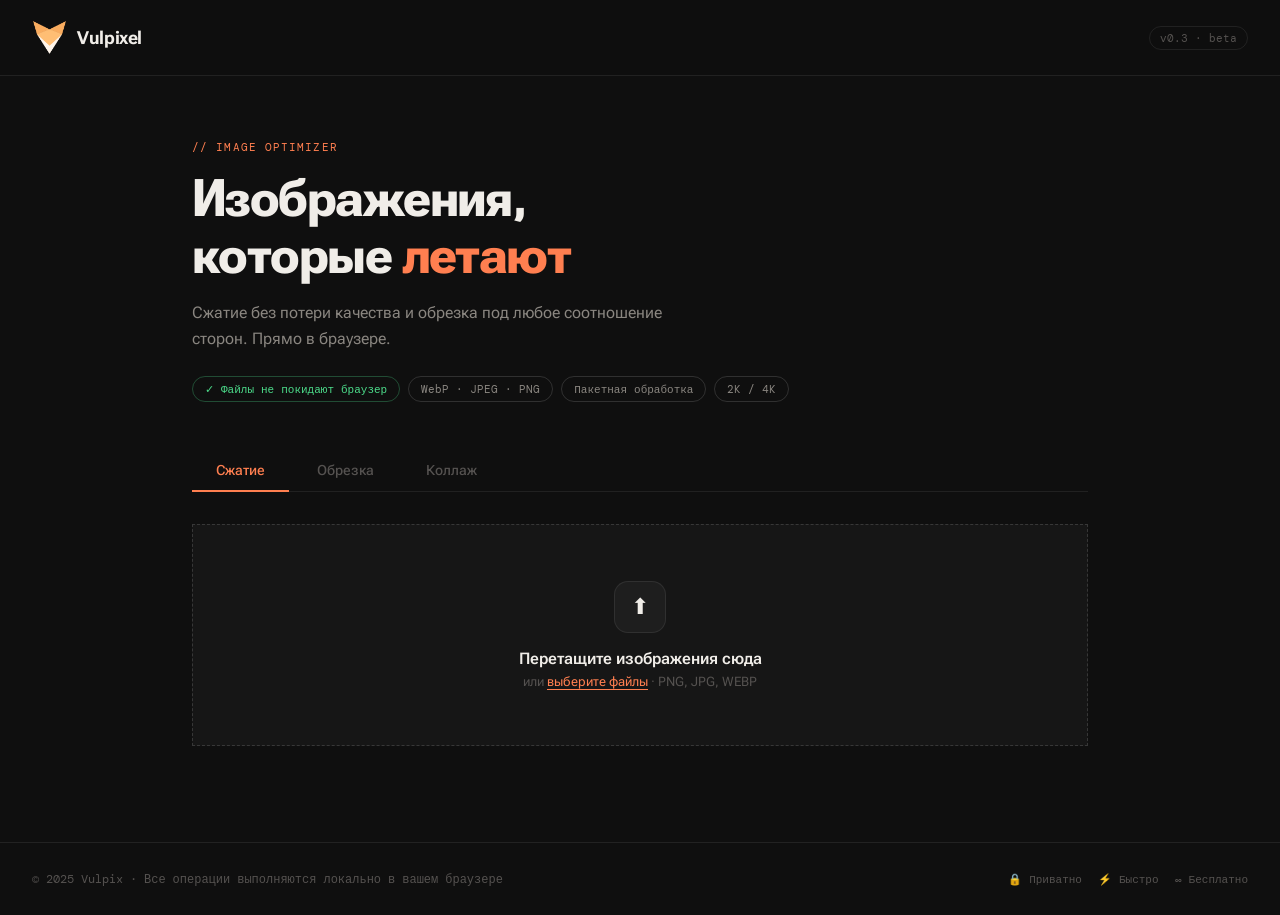
==== index.html @ 91a95ea8 "first commit" ====
<!DOCTYPE html>
<html lang="ru">
<head>
<meta charset="UTF-8">
<meta name="viewport" content="width=device-width, initial-scale=1.0">
<title>Vulpixel — Сжатие и обрезка изображений</title>
<meta name="description" content="Онлайн-инструмент для сжатия изображений без потери качества и обрезки под любое соотношение сторон.">
<meta property="og:title" content="Vulpix — Сжатие и обрезка изображений">
<meta property="og:description" content="Оптимизируйте изображения для web и email. Бесплатно, без регистрации, прямо в браузере.">
<meta property="og:type" content="website">
<meta name="theme-color" content="#0f0f0f">
<link rel="icon" href="img/fox.png" type="image/png">
<link rel="preconnect" href="https://fonts.googleapis.com">
<link rel="preconnect" href="https://fonts.gstatic.com" crossorigin>
<link href="https://fonts.googleapis.com/css2?family=DM+Mono:wght@400;500&family=Roboto+Flex:opsz,wght@8..144,100..1000&display=swap" rel="stylesheet">
<link rel="stylesheet" href="css/style.css">
</head>
<body>

<header>
  <a href="#" class="logo">
    <img src="img/fox.png" alt="Vulpix Logo" style="height:auto;width:35px;">
    <span class="logo-name">Vulpixel</span>
  </a>
  <div class="header-badge">v0.3 · beta</div>
</header>

<main>
  <section class="hero">
    <div class="hero-tag">// Image optimizer</div>
    <h1>Изображения,<br>которые <em>летают</em></h1>
    <p class="hero-sub">Сжатие без потери качества и обрезка под любое соотношение сторон. Прямо в браузере.</p>
    <div class="hero-pills">
      <div class="pill green">✓ Файлы не покидают браузер</div>
      <div class="pill">WebP · JPEG · PNG</div>
      <div class="pill">Пакетная обработка</div>
      <div class="pill">2K / 4K</div>
    </div>
  </section>

  <div class="tabs-wrap">
    <div class="tabs">
      <button class="tab active" onclick="switchTab('compress')">Сжатие</button>
      <button class="tab" onclick="switchTab('crop')">Обрезка</button>
      <button class="tab" onclick="switchTab('collage')">Коллаж</button>
    </div>

    <!-- ══════════ COMPRESS PANEL ══════════ -->
    <div id="panel-compress" class="panel active">

      <div class="drop-zone" id="compDZ" onclick="document.getElementById('compInput').click()">
        <input type="file" id="compInput" multiple accept="image/*" onchange="handleCompFiles(this.files)">
        <div class="dz-icon">⬆</div>
        <div class="dz-title">Перетащите изображения сюда</div>
        <div class="dz-sub">или <span>выберите файлы</span> · PNG, JPG, WEBP</div>
      </div>

      <div id="compFileList" class="file-list"></div>

      <div id="compSettingsCard" class="settings-card hidden">
        <div class="settings-grid">
          <div>
            <div class="field-label">Формат вывода</div>
            <select id="compFormat">
              <option value="webp">WebP — лучший для web</option>
              <option value="jpeg">JPEG — универсальный</option>
              <option value="png">PNG — без потерь</option>
            </select>
          </div>
          <div>
            <div class="field-label">Максимальная ширина</div>
            <select id="compMaxW">
              <option value="0">Без изменений</option>
              <option value="3840">3840px (4K)</option>
              <option value="2560">2560px (2K)</option>
              <option value="1920">1920px (Full HD)</option>
              <option value="1280" selected>1280px (HD)</option>
              <option value="800">800px (email)</option>
              <option value="600">600px (thumbnail)</option>
            </select>
          </div>
        </div>

        <div class="quality-wrap">
          <div class="field-label">Качество</div>
          <div class="quality-row">
            <input type="range" id="compQuality" min="30" max="95" value="82"
              oninput="document.getElementById('qualVal').textContent=this.value+'%'">
            <div class="quality-val" id="qualVal">82%</div>
          </div>
          <div style="display:flex;justify-content:space-between;font-family:var(--mono);font-size:10px;color:var(--text3);margin-top:4px">
            <span>Меньше размер</span><span>Лучше качество</span>
          </div>
        </div>

        <div id="compProgWrap" class="prog-wrap hidden">
          <div class="prog-label" id="compProgLabel">Обработка...</div>
          <div class="prog-bar-bg"><div class="prog-bar" id="compProgBar"></div></div>
        </div>

        <div class="btn-row">
          <button class="btn primary" id="compBtn" onclick="runCompress()">
            <svg width="14" height="14" viewBox="0 0 14 14" fill="none"><path d="M7 1v8M4 6l3 3 3-3M2 11h10" stroke="currentColor" stroke-width="1.5" stroke-linecap="round" stroke-linejoin="round"/></svg>
            Сжать все файлы
          </button>
          <button class="btn ghost" onclick="clearComp()">Очистить</button>
        </div>

        <div id="compResults"></div>
      </div>
    </div>

    <!-- ══════════ CROP PANEL ══════════ -->
    <div id="panel-crop" class="panel">

      <div class="drop-zone" id="cropDZ" onclick="document.getElementById('cropInput').click()">
        <input type="file" id="cropInput" accept="image/*" onchange="handleCropFile(this.files[0])">
        <div class="dz-icon">✂</div>
        <div class="dz-title">Загрузите изображение для обрезки</div>
        <div class="dz-sub">или <span>выберите файл</span> · PNG, JPG, WEBP</div>
      </div>

      <div id="cropEditor" class="hidden" style="margin-top:24px">

        <div class="crop-meta" id="cropMeta"></div>

        <div class="settings-card" style="margin-bottom:20px">
          <div class="field-label" style="margin-bottom:10px">Готовые соотношения</div>
          <div class="preset-grid" id="presetGrid"></div>

          <div class="crop-ratio-row">
            <div class="field-group">
              <div class="field-label">Ширина</div>
              <input type="number" id="ratioW" placeholder="16" min="1" oninput="applyCustomRatio()">
            </div>
            <div class="ratio-sep">:</div>
            <div class="field-group">
              <div class="field-label">Высота</div>
              <input type="number" id="ratioH" placeholder="9" min="1" oninput="applyCustomRatio()">
            </div>
            <div class="field-group" style="max-width:140px">
              <div class="field-label">Формат</div>
              <select id="cropFormat">
                <option value="webp">WebP</option>
                <option value="jpeg">JPEG</option>
                <option value="png">PNG</option>
              </select>
            </div>
          </div>
        </div>

        <div class="canvas-outer" id="canvasOuter">
          <canvas id="cropCanvas"></canvas>
        </div>

        <div class="crop-size-info" id="cropSzInfo"></div>

        <div class="btn-row">
          <button class="btn primary" onclick="downloadCrop()">
            <svg width="14" height="14" viewBox="0 0 14 14" fill="none"><path d="M7 1v8M4 6l3 3 3-3M2 11h10" stroke="currentColor" stroke-width="1.5" stroke-linecap="round" stroke-linejoin="round"/></svg>
            Скачать кроп
          </button>
          <button class="btn" onclick="resetCrop()">Сбросить</button>
          <button class="btn ghost" onclick="document.getElementById('cropInput').click()">Другой файл</button>
        </div>
      </div>
    </div>

    <!-- ══════════ COLLAGE PANEL ══════════ -->
    <div id="panel-collage" class="panel">

      <div class="collage-slots">
        <div class="collage-slot" id="slotA" onclick="document.getElementById('collageInputA').click()">
          <input type="file" id="collageInputA" accept="image/*" onchange="handleCollageFile('A', this.files[0])">
          <div class="slot-empty" id="slotAEmpty">
            <div class="dz-icon">⬆</div>
            <div class="dz-title">До</div>
            <div class="dz-sub">или <span>выберите файл</span></div>
          </div>
          <img id="slotAImg" class="slot-preview hidden" alt="До">
          <button class="slot-clear hidden" id="slotAClear" >×</button>
        </div>

        <div class="collage-slot" id="slotB" onclick="document.getElementById('collageInputB').click()">
          <input type="file" id="collageInputB" accept="image/*" onchange="handleCollageFile('B', this.files[0])">
          <div class="slot-empty" id="slotBEmpty">
            <div class="dz-icon">⬆</div>
            <div class="dz-title">После</div>
            <div class="dz-sub">или <span>выберите файл</span></div>
          </div>
          <img id="slotBImg" class="slot-preview hidden" alt="После">
          <button class="slot-clear hidden" id="slotBClear" >×</button>
        </div>
      </div>

      <div id="collageSettings" class="settings-card hidden" style="margin-top:20px">

        <div class="settings-grid">
          <div>
            <div class="field-label">Ориентация</div>
            <select id="collageDir" onchange="renderCollage()">
              <option value="horizontal">Горизонтально (лево / право)</option>
              <option value="vertical">Вертикально (верх / низ)</option>
            </select>
          </div>
          <div>
            <div class="field-label">Формат вывода</div>
            <select id="collageFormat">
              <option value="jpeg">JPEG</option>
              <option value="webp">WebP</option>
              <option value="png">PNG</option>
            </select>
          </div>
        </div>

        <div class="settings-grid" style="margin-bottom:20px">
          <div>
            <div class="field-label">Толщина разделителя</div>
            <div class="quality-row">
              <input type="range" id="dividerSize" min="0" max="60" value="6"
                oninput="document.getElementById('dividerSizeVal').textContent=this.value+'px'; renderCollage()">
              <div class="quality-val" id="dividerSizeVal">6px</div>
            </div>
          </div>
          <div>
            <div class="field-label">Цвет разделителя</div>
            <div class="color-row">
              <input type="color" id="dividerColor" value="#ffffff" oninput="renderCollage()">
              <div class="color-presets">
                <button class="color-dot" style="background:#ffffff" onclick="setDividerColor('#ffffff')"></button>
                <button class="color-dot" style="background:#000000" onclick="setDividerColor('#000000')"></button>
                <button class="color-dot" style="background:#FF7F50" onclick="setDividerColor('#FF7F50')"></button>
                <button class="color-dot" style="background:#4cdb8a" onclick="setDividerColor('#4cdb8a')"></button>
                <button class="color-dot" style="background:#888888" onclick="setDividerColor('#888888')"></button>
              </div>
            </div>
          </div>
        </div>

        <div class="field-label" style="margin-bottom:12px">Подписи</div>
        <div class="labels-grid">
          <div class="label-group">
            <div class="field-label" style="margin-bottom:6px">Текст «До»</div>
            <input type="text" id="labelA" value="До" oninput="renderCollage()" placeholder="До">
          </div>
          <div class="label-group">
            <div class="field-label" style="margin-bottom:6px">Текст «После»</div>
            <input type="text" id="labelB" value="После" oninput="renderCollage()" placeholder="После">
          </div>
          <div class="label-group">
            <div class="field-label" style="margin-bottom:6px">Размер текста</div>
            <div class="quality-row">
              <input type="range" id="labelSize" min="12" max="120" value="48"
                oninput="document.getElementById('labelSizeVal').textContent=this.value+'px'; renderCollage()">
              <div class="quality-val" id="labelSizeVal">48px</div>
            </div>
          </div>
          <div class="label-group">
            <div class="field-label" style="margin-bottom:6px">Цвет текста</div>
            <div class="color-row">
              <input type="color" id="labelColor" value="#ffffff" oninput="renderCollage()">
              <div class="color-presets">
                <button class="color-dot" style="background:#ffffff" onclick="setLabelColor('#ffffff')"></button>
                <button class="color-dot" style="background:#000000" onclick="setLabelColor('#000000')"></button>
                <button class="color-dot" style="background:#FF7F50" onclick="setLabelColor('#FF7F50')"></button>
              </div>
            </div>
          </div>
          <div class="label-group">
            <div class="field-label" style="margin-bottom:6px">Позиция</div>
            <select id="labelPos" onchange="renderCollage()">
              <option value="bottom-left">Снизу слева</option>
              <option value="bottom-center">Снизу по центру</option>
              <option value="top-left">Сверху слева</option>
              <option value="top-center">Сверху по центру</option>
            </select>
          </div>
          <div class="label-group" style="display:flex;align-items:flex-end;padding-bottom:2px">
            <label class="toggle-row">
              <input type="checkbox" id="labelShadow" checked onchange="renderCollage()">
              <span class="field-label" style="margin:0;cursor:pointer">Тень у текста</span>
            </label>
          </div>
        </div>

        <div class="collage-preview-wrap">
          <canvas id="collageCanvas"></canvas>
        </div>

        <div class="btn-row" style="margin-top:16px">
          <button class="btn primary" onclick="downloadCollage()">
            <svg width="14" height="14" viewBox="0 0 14 14" fill="none"><path d="M7 1v8M4 6l3 3 3-3M2 11h10" stroke="currentColor" stroke-width="1.5" stroke-linecap="round" stroke-linejoin="round"/></svg>
            Скачать коллаж
          </button>
          <button class="btn ghost" onclick="clearCollage()">Очистить всё</button>
        </div>
      </div>
    </div>
  </div>
</main>

<footer>
  <div class="footer-left">© 2025 Vulpix · Все операции выполняются локально в вашем браузере</div>
  <div class="footer-right">
    <span>🔒 Приватно</span>
    <span>⚡ Быстро</span>
    <span>∞ Бесплатно</span>
  </div>
</footer>

<canvas id="offscreen" style="display:none"></canvas>
<script src="js/app.js"></script>
</body>
</html>
---- css/style.css ----
:root {
  --bg: #0f0f0f;
  --bg2: #161616;
  --bg3: #1e1e1e;
  --bg4: #252525;
  --border: rgba(255,255,255,0.08);
  --border2: rgba(255,255,255,0.14);
  --text: #f0ede8;
  --text2: #8a8680;
  --text3: #555250;
  --accent: #FF7F50;
  --accent2: #cc6030;
  --red: #ff5c5c;
  --green: #4cdb8a;
  --mono: 'DM Mono', monospace;
  --roboto: "Roboto Flex", sans-serif;
  --r: 10px;
  --r2: 0px;
}

*, *::before, *::after { 
  box-sizing: border-box; 
  margin: 0; 
  padding: 0; 
}

html { 
  scroll-behavior: smooth; 
}

body {
  background: var(--bg);
  color: var(--text);
  font-family: var(--roboto);
  min-height: 100vh;
  -webkit-font-smoothing: antialiased;
  -moz-osx-font-smoothing: grayscale;
}

/* ─── HEADER ─── */
header {
  display: flex;
  align-items: center;
  justify-content: space-between;
  padding: 20px 32px;
  border-bottom: 1px solid var(--border);
  position: sticky;
  top: 0;
  background: rgba(15,15,15,0.9);
  backdrop-filter: blur(12px);
  z-index: 100;
}

.logo {
  display: flex;
  align-items: center;
  width: max-content;
  gap: 10px;
  text-decoration: none;
}

.logo-name {
  font-size: 18px;
  font-weight: 700;
  color: var(--text);
  letter-spacing: -0.02em;
}

.header-badge {
  font-family: var(--mono);
  font-size: 11px;
  color: var(--text3);
  border: 1px solid var(--border);
  padding: 4px 10px;
  border-radius: 20px;
}

/* ─── HERO ─── */
.hero {
  padding: 64px 32px 48px;
  max-width: 960px;
  margin: 0 auto;
}

.hero-tag {
  font-family: var(--mono);
  font-size: 11px;
  color: var(--accent);
  letter-spacing: 0.1em;
  text-transform: uppercase;
  margin-bottom: 16px;
}

.hero h1 {
  font-size: clamp(32px, 5vw, 52px);
  font-weight: 700;
  line-height: 1.1;
  letter-spacing: -0.03em;
  color: var(--text);
  max-width: 640px;
}

.hero h1 em { 
  font-style: normal; 
  color: var(--accent); 
}

.hero-sub {
  margin-top: 16px;
  font-size: 16px;
  color: var(--text2);
  max-width: 480px;
  line-height: 1.6;
}

.hero-pills { 
  display: flex; 
  flex-wrap: wrap; 
  gap: 8px; 
  margin-top: 24px; 
}

.pill {
  font-family: var(--mono);
  font-size: 11px;
  padding: 5px 12px;
  border-radius: 20px;
  border: 1px solid var(--border2);
  color: var(--text2);
}

.pill.green { 
  border-color: rgba(76,219,138,0.3); 
  color: var(--green); 
}

/* ─── TABS ─── */
.tabs-wrap { 
  max-width: 960px; 
  margin: 0 auto; 
  padding: 0 32px; 
}

.tabs {
  display: flex;
  gap: 4px;
  border-bottom: 1px solid var(--border);
  margin-bottom: 32px;
}

.tab {
  padding: 12px 24px;
  background: none;
  border: none;
  font-family: var(--roboto);
  font-size: 14px;
  font-weight: 500;
  color: var(--text3);
  cursor: pointer;
  border-bottom: 2px solid transparent;
  margin-bottom: -1px;
  transition: color .15s, border-color .15s;
}

.tab:hover { 
  color: var(--text2); 
}

.tab.active { 
  color: var(--accent); 
  border-bottom-color: var(--accent); 
}

/* ─── PANELS ─── */
.panel { 
  display: none; 
}

.panel.active { 
  display: block; 
}

/* ─── DROP ZONE ─── */
.drop-zone {
  border: 1px dashed var(--border2);
  border-radius: var(--r2);
  padding: 56px 32px;
  text-align: center;
  cursor: pointer;
  transition: all .2s;
  background: var(--bg2);
}

.drop-zone input[type=file] { 
  display: none; 
}

.drop-zone:hover, 
.drop-zone.drag {
  border-color: var(--accent);
  background: rgba(255,127,80,0.04);
}

.dz-icon {
  width: 52px; 
  height: 52px;
  background: var(--bg3);
  border-radius: 14px;
  border: 1px solid var(--border);
  display: flex;
  align-items: center;
  justify-content: center;
  margin: 0 auto 16px;
  font-size: 22px;
}

.dz-title { 
  font-size: 16px; 
  font-weight: 600; 
  color: var(--text); 
  margin-bottom: 6px; 
}

.dz-sub { 
  font-size: 13px; 
  color: var(--text3); 
}

.dz-sub span { 
  color: var(--accent); 
  text-decoration: underline; 
  text-underline-offset: 3px; 
}

/* ─── SETTINGS CARD ─── */
.settings-card {
  background: var(--bg2);
  border: 1px solid var(--border);
  border-radius: var(--r2);
  padding: 24px;
  margin-top: 20px;
}

.settings-grid {
  display: grid;
  grid-template-columns: 1fr 1fr;
  gap: 16px;
  margin-bottom: 20px;
}

.field-label {
  font-family: var(--mono);
  font-size: 11px;
  color: var(--text3);
  text-transform: uppercase;
  letter-spacing: 0.06em;
  margin-bottom: 8px;
}

select, 
input[type=number], 
input[type=text] {
  width: 100%;
  height: 40px;
  padding: 0 12px;
  background: var(--bg3);
  border: 1px solid var(--border);
  border-radius: var(--r);
  color: var(--text);
  font-family: var(--roboto);
  font-size: 16px;
  outline: none;
  transition: border-color .15s;
}

select:focus, 
input:focus { 
  border-color: var(--border2); 
}

select option { 
  background: var(--bg3); 
}

/* ─── QUALITY SLIDER ─── */
.quality-wrap { 
  margin-bottom: 20px; 
}

.quality-row { 
  display: flex; 
  align-items: center; 
  gap: 12px; 
  margin-top: 8px; 
}

input[type=range] {
  flex: 1;
  -webkit-appearance: none;
  height: 4px;
  background: var(--bg4);
  border-radius: 2px;
  outline: none;
}

input[type=range]::-webkit-slider-thumb {
  -webkit-appearance: none;
  width: 18px; 
  height: 18px;
  background: var(--accent);
  border-radius: 50%;
  cursor: pointer;
  transition: transform .1s;
}

input[type=range]::-webkit-slider-thumb:hover { 
  transform: scale(1.15); 
}

input[type=range]::-moz-range-thumb {
  width: 18px; 
  height: 18px;
  background: var(--accent);
  border-radius: 50%;
  border: none;
  cursor: pointer;
  transition: transform .1s;
}

input[type=range]::-moz-range-thumb:hover { 
  transform: scale(1.15); 
}

.quality-val {
  font-family: var(--mono);
  font-size: 14px;
  font-weight: 500;
  color: var(--accent);
  min-width: 40px;
  text-align: right;
}

.quality-hints {
  display: flex;
  justify-content: space-between;
  font-family: var(--mono);
  font-size: 10px;
  color: var(--text3);
  margin-top: 4px;
}

/* ─── BUTTONS ─── */
.btn {
  display: inline-flex;
  align-items: center;
  justify-content: center;
  gap: 7px;
  padding: 0 20px;
  height: 42px;
  border-radius: var(--r);
  font-family: var(--roboto);
  font-size: 14px;
  font-weight: 500;
  cursor: pointer;
  transition: all .15s;
  text-decoration: none;
  border: 1px solid var(--border2);
  background: none;
  color: var(--text);
}

.btn:hover { 
  background: var(--bg3); 
}

.btn:active { 
  transform: scale(0.98); 
}

.btn.primary { 
  background: var(--accent); 
  color: var(--bg); 
  border-color: var(--accent); 
}

.btn.primary:hover { 
  background: var(--accent2); 
  border-color: var(--accent2); 
}

.btn.sm { 
  height: 34px; 
  padding: 0 14px; 
  font-size: 13px; 
}

.btn.ghost { 
  border-color: transparent; 
  color: var(--text3); 
}

.btn.ghost:hover { 
  color: var(--text); 
  background: var(--bg3); 
}

.btn:disabled { 
  opacity: 0.35; 
  pointer-events: none; 
}

.btn-row { 
  display: flex; 
  gap: 8px; 
  flex-wrap: wrap; 
}

/* ─── FILE LIST ─── */
.file-list { 
  display: flex; 
  flex-direction: column; 
  gap: 8px; 
  margin-top: 16px; 
}

.file-item {
  display: flex;
  align-items: center;
  gap: 12px;
  padding: 10px 14px;
  background: var(--bg2);
  border: 1px solid var(--border);
  border-radius: var(--r);
}

.file-thumb {
  width: 44px; 
  height: 44px;
  object-fit: cover;
  border-radius: 7px;
  background: var(--bg3);
  flex-shrink: 0;
}

.file-info { 
  flex: 1; 
  min-width: 0; 
}

.file-name { 
  font-size: 13px; 
  font-weight: 500; 
  white-space: nowrap; 
  overflow: hidden; 
  text-overflow: ellipsis; 
}

.file-meta { 
  font-family: var(--mono); 
  font-size: 11px; 
  color: var(--text3); 
  margin-top: 3px; 
}

.file-rm {
  background: none; 
  border: none;
  color: var(--text3); 
  cursor: pointer;
  font-size: 18px; 
  line-height: 1;
  padding: 4px 6px;
  border-radius: 6px;
  transition: all .12s;
}

.file-rm:hover { 
  color: var(--red); 
  background: rgba(255,92,92,0.1); 
}

/* ─── PROGRESS ─── */
.prog-wrap { 
  margin: 16px 0; 
}

.prog-bar-bg { 
  height: 3px; 
  background: var(--bg4); 
  border-radius: 2px; 
  overflow: hidden; 
}

.prog-bar { 
  height: 100%; 
  background: var(--accent); 
  border-radius: 2px; 
  width: 0; 
  transition: width .2s; 
}

.prog-label { 
  font-family: var(--mono); 
  font-size: 11px; 
  color: var(--text3); 
  margin-bottom: 6px; 
}

/* ─── RESULTS ─── */
.results-title {
  font-family: var(--mono);
  font-size: 11px;
  color: var(--text3);
  text-transform: uppercase;
  letter-spacing: 0.06em;
  margin: 24px 0 12px;
}

.result-item {
  display: flex;
  align-items: center;
  gap: 12px;
  padding: 12px 14px;
  background: var(--bg2);
  border: 1px solid var(--border);
  border-radius: var(--r);
  margin-bottom: 8px;
  animation: slideIn .2s ease;
}

@keyframes slideIn { 
  from { opacity:0; transform:translateY(6px); } 
  to { opacity:1; transform:none; } 
}

.result-info { 
  flex: 1; 
  min-width: 0; 
}

.result-name { 
  font-size: 13px; 
  font-weight: 500; 
  white-space: nowrap; 
  overflow: hidden; 
  text-overflow: ellipsis; 
}

.result-meta { 
  font-family: var(--mono); 
  font-size: 11px; 
  color: var(--text3); 
  margin-top: 3px; 
}

.saving-badge {
  font-family: var(--mono);
  font-size: 11px;
  font-weight: 500;
  padding: 3px 9px;
  border-radius: 20px;
  white-space: nowrap;
  flex-shrink: 0;
}

.saving-badge.good { 
  background: rgba(76,219,138,0.12); 
  color: var(--green); 
}

.saving-badge.meh { 
  background: rgba(255,200,50,0.12); 
  color: #ffcc32; 
}

/* ─── CROP ─── */
.crop-meta { 
  display: flex; 
  gap: 20px; 
  flex-wrap: wrap; 
  margin-bottom: 20px; 
}

.crop-meta-item { 
  font-family: var(--mono); 
  font-size: 12px; 
  color: var(--text3); 
}

.crop-meta-item strong { 
  color: var(--text); 
  font-weight: 500; 
}

.preset-grid { 
  display: flex; 
  flex-wrap: wrap; 
  gap: 6px; 
  margin-bottom: 20px; 
}

.preset-btn {
  font-family: var(--mono);
  font-size: 12px;
  padding: 6px 14px;
  border-radius: var(--r);
  border: 1px solid var(--border);
  background: var(--bg3);
  color: var(--text3);
  cursor: pointer;
  transition: all .13s;
}

.preset-btn:hover { 
  border-color: var(--border2); 
  color: var(--text); 
}

.preset-btn.active { 
  background: var(--accent); 
  color: var(--bg); 
  border-color: var(--accent); 
}

.crop-ratio-row { 
  display: flex; 
  align-items: flex-end; 
  gap: 8px; 
  margin-bottom: 20px; 
}

.crop-ratio-row .field-group { 
  flex: 1; 
}

.ratio-sep { 
  font-size: 22px; 
  color: var(--text3); 
  padding-bottom: 6px; 
}

/* ─── CANVAS ─── */
.canvas-outer {
  background: repeating-conic-gradient(#1a1a1a 0% 25%, #141414 0% 50%) 0 0/24px 24px;
  border-radius: var(--r2);
  border: 1px solid var(--border);
  overflow: hidden;
  user-select: none;
  margin: 0 auto 20px;
  display: block;
  position: relative;
  min-height: 200px;
  
  /* Критически важно для предотвращения прыжков */
  contain: layout style paint;
  transform: translateZ(0);
  backface-visibility: hidden;
}

#cropCanvas { 
  display: block; 
  cursor: crosshair; 
  max-width: 100%; 
  height: auto; 
  touch-action: none;
  
  /* Улучшенное качество отрисовки */
  image-rendering: -webkit-optimize-contrast;
  image-rendering: crisp-edges;
}

.crop-size-info { 
  font-family: var(--mono); 
  font-size: 11px; 
  color: var(--text3); 
  margin-bottom: 16px; 
}

/* ─── CANVAS LOADER ─── */
.canvas-loader {
  position: absolute;
  top: 0; 
  left: 0; 
  right: 0; 
  bottom: 0;
  display: flex;
  flex-direction: column;
  align-items: center;
  justify-content: center;
  gap: 12px;
  background: var(--bg2);
  font-family: var(--mono);
  font-size: 12px;
  color: var(--text3);
  z-index: 1;
  pointer-events: none;
  opacity: 0;
  transition: opacity 0.2s;
}

.canvas-loader.active {
  opacity: 1;
  pointer-events: all;
}

.spinner {
  width: 24px;
  height: 24px;
  border: 2px solid var(--border);
  border-top-color: var(--accent);
  border-radius: 50%;
  animation: spin 0.8s linear infinite;
}

@keyframes spin {
  to { transform: rotate(360deg); }
}

/* ─── FOOTER ─── */
footer {
  border-top: 1px solid var(--border);
  padding: 28px 32px;
  margin-top: 80px;
  display: flex;
  justify-content: space-between;
  align-items: center;
  flex-wrap: wrap;
  gap: 12px;
}

.footer-left { 
  font-family: var(--mono); 
  font-size: 12px; 
  color: var(--text3); 
}

.footer-right { 
  font-family: var(--mono); 
  font-size: 11px; 
  color: var(--text3); 
  display: flex; 
  gap: 16px; 
}

.footer-right span { 
  display: flex; 
  align-items: center; 
  gap: 5px; 
}

/* ─── UTILS ─── */
.divider { 
  height: 1px; 
  background: var(--border); 
  margin: 20px 0; 
}

.hidden { 
  display: none !important; 
}

.mt8 { 
  margin-top: 8px; 
}

.mt16 { 
  margin-top: 16px; 
}

/* ─── SCROLLBAR ─── */
::-webkit-scrollbar { 
  width: 6px; 
}

::-webkit-scrollbar-track { 
  background: var(--bg); 
}

::-webkit-scrollbar-thumb { 
  background: var(--bg4); 
  border-radius: 3px; 
}

::-webkit-scrollbar-thumb:hover {
  background: var(--bg3);
}

/* ─── ANIMATIONS ─── */
@keyframes fadeUp {
  from { opacity: 0; transform: translateY(20px); }
  to { opacity: 1; transform: none; }
}

.hero { 
  animation: fadeUp .5s ease both; 
}

.tabs-wrap { 
  animation: fadeUp .5s ease .08s both; 
}

/* ─── MOBILE OPTIMIZATIONS ─── */
@media (max-width: 768px) {
  header { 
    padding: 16px 20px; 
  }
  
  .hero { 
    padding: 48px 20px 32px; 
  }
  
  .tabs-wrap { 
    padding: 0 20px; 
  }
  
  .settings-grid {
    grid-template-columns: 1fr;
  }
  
  .settings-card { 
    padding: 16px; 
  }
  
  .canvas-outer {
    max-width: calc(100vw - 40px);
    max-height: 500px;
  }
  
  .crop-ratio-row { 
    flex-wrap: wrap; 
  }
  
  .crop-ratio-row .field-group { 
    flex: 1 1 45%; 
    min-width: 100px;
  }
  
  .hero-pills { 
    justify-content: center; 
  }
  
  .tabs { 
    justify-content: center; 
  }
  
  footer { 
    padding: 24px 20px; 
    flex-direction: column; 
    text-align: center; 
  }
  
  .footer-right {
    flex-direction: column;
    align-items: center;
    gap: 8px;
  }
}

@media (max-width: 560px) {
  .settings-grid { 
    grid-template-columns: 1fr; 
  }
}

@media (max-width: 480px) {
  .crop-ratio-row .field-group { 
    flex: 1 1 100%; 
  }
  
  .btn-row { 
    flex-direction: column; 
  }
  
  .btn-row .btn { 
    width: 100%; 
  }
  
  .drop-zone {
    padding: 40px 20px;
  }
  
  .dz-icon {
    width: 44px;
    height: 44px;
    font-size: 18px;
  }
}

/* ─── iOS SAFARI FIXES ─── */
@supports (-webkit-touch-callout: none) {
  @media (max-width: 768px) {
    .canvas-outer {
      max-height: min(500px, 60dvh);
    }
  }
  
  body {
    /* Предотвращаем rubber-band эффект */
    overscroll-behavior-y: none;
  }
}

/* ─── HIGH DPI DISPLAYS ─── */
@media (-webkit-min-device-pixel-ratio: 2), (min-resolution: 192dpi) {
  #cropCanvas {
    /* Улучшаем качество на Retina */
    -webkit-font-smoothing: subpixel-antialiased;
  }
}

/* ─── ACCESSIBILITY ─── */
@media (prefers-reduced-motion: reduce) {
  *,
  *::before,
  *::after {
    animation-duration: 0.01ms !important;
    animation-iteration-count: 1 !important;
    transition-duration: 0.01ms !important;
  }
}

/* ─── PRINT STYLES ─── */
@media print {
  header,
  footer,
  .tabs,
  .btn {
    display: none;
  }
  
  body {
    background: white;
    color: black;
  }
}

/* ══════════ COLLAGE ══════════ */

.collage-slots {
  display: grid;
  grid-template-columns: 1fr 1fr;
  gap: 12px;
}

.collage-slot {
  position: relative;
  border: 1px dashed var(--border2);
  border-radius: var(--r2);
  background: var(--bg2);
  cursor: pointer;
  min-height: 180px;
  display: flex;
  align-items: center;
  justify-content: center;
  overflow: hidden;
  transition: border-color .2s, background .2s;
}
.collage-slot:hover { border-color: var(--accent); background: rgba(255,127,80,0.04); }
.collage-slot input[type=file] { display: none; }

.slot-empty { text-align: center; padding: 24px 16px; pointer-events: none; }
.slot-empty .dz-title { font-size: 15px; font-weight: 600; color: var(--text); margin-bottom: 4px; }
.slot-empty .dz-sub { font-size: 12px; color: var(--text3); }
.slot-empty .dz-icon { margin-bottom: 10px; width: 44px; height: 44px; font-size: 18px; }

.slot-preview {
  width: 100%;
  height: 100%;
  object-fit: cover;
  display: block;
  position: absolute;
  top: 0; left: 0;
}

.slot-clear {
  position: absolute;
  top: 8px; right: 8px;
  width: 28px; height: 28px;
  background: rgba(0,0,0,0.6);
  border: none;
  border-radius: 50%;
  color: white;
  font-size: 16px;
  line-height: 1;
  cursor: pointer;
  z-index: 2;
  display: flex;
  align-items: center;
  justify-content: center;
  transition: background .12s;
}
.slot-clear:hover { background: var(--red); }

/* color picker row */
.color-row {
  display: flex;
  align-items: center;
  gap: 10px;
  margin-top: 4px;
}
input[type=color] {
  width: 40px;
  height: 40px;
  padding: 2px;
  border: 1px solid var(--border);
  border-radius: var(--r);
  background: var(--bg3);
  cursor: pointer;
  flex-shrink: 0;
}
.color-presets {
  display: flex;
  gap: 6px;
  flex-wrap: wrap;
}
.color-dot {
  width: 24px; height: 24px;
  border-radius: 50%;
  border: 2px solid rgba(255,255,255,0.15);
  cursor: pointer;
  transition: transform .12s, border-color .12s;
  flex-shrink: 0;
}
.color-dot:hover { transform: scale(1.2); border-color: rgba(255,255,255,0.5); }

/* labels grid */
.labels-grid {
  display: grid;
  grid-template-columns: 1fr 1fr;
  gap: 16px;
  margin-bottom: 20px;
}
.label-group { display: flex; flex-direction: column; }

/* toggle */
.toggle-row {
  display: flex;
  align-items: center;
  gap: 8px;
  cursor: pointer;
}
.toggle-row input[type=checkbox] {
  width: 16px; height: 16px;
  accent-color: var(--accent);
  cursor: pointer;
  flex-shrink: 0;
}

/* collage canvas preview */
.collage-preview-wrap {
  margin-top: 20px;
  border: 1px solid var(--border);
  border-radius: var(--r2);
  background: repeating-conic-gradient(#1a1a1a 0% 25%, #141414 0% 50%) 0 0/24px 24px;
  overflow: hidden;
  display: flex;
  align-items: center;
  justify-content: center;
  min-height: 160px;
}
#collageCanvas {
  display: block;
  max-width: 100%;
  height: auto;
}

@media (max-width: 600px) {
  .collage-slots { grid-template-columns: 1fr; }
  .labels-grid { grid-template-columns: 1fr; }
  .collage-slot { min-height: 140px; }
}
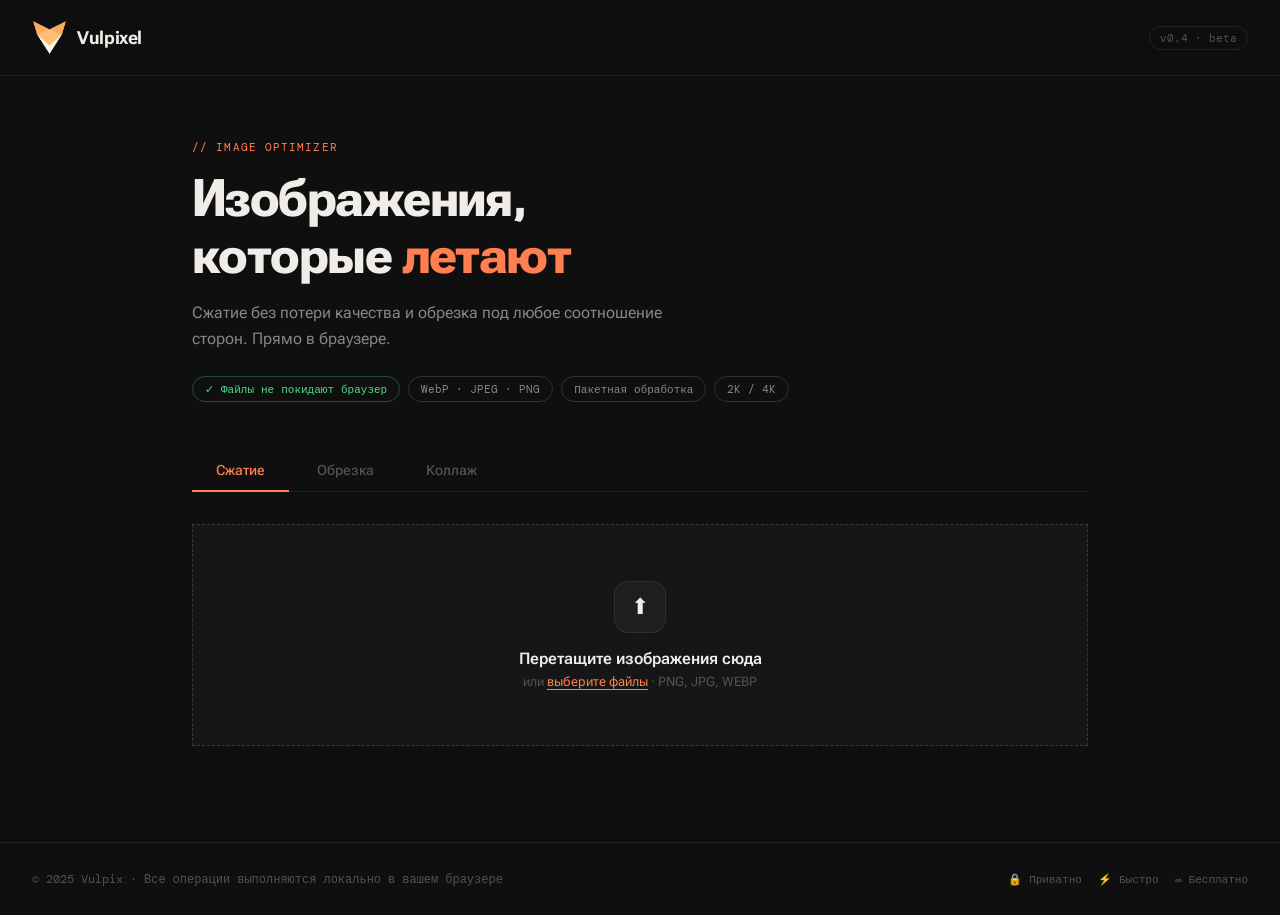
==== commit 1710b991: "Update index.html Ver 0.4" ====
--- a/index.html
+++ b/index.html
@@ -12,8 +12,8 @@
 <link rel="icon" href="img/fox.png" type="image/png">
 <link rel="preconnect" href="https://fonts.googleapis.com">
 <link rel="preconnect" href="https://fonts.gstatic.com" crossorigin>
-<link href="https://fonts.googleapis.com/css2?family=DM+Mono:wght@400;500&family=Roboto+Flex:opsz,wght@8..144,100..1000&display=swap" rel="stylesheet">
 <link rel="stylesheet" href="css/style.css">
+<link href="css/fonts.css" rel="stylesheet">
 </head>
 <body>
 
@@ -22,7 +22,7 @@
     <img src="img/fox.png" alt="Vulpix Logo" style="height:auto;width:35px;">
     <span class="logo-name">Vulpixel</span>
   </a>
-  <div class="header-badge">v0.3 · beta</div>
+  <div class="header-badge">v0.4 · beta</div>
 </header>
 
 <main>
@@ -250,10 +250,26 @@
           <div class="label-group">
             <div class="field-label" style="margin-bottom:6px">Размер текста</div>
             <div class="quality-row">
-              <input type="range" id="labelSize" min="12" max="120" value="48"
-                oninput="document.getElementById('labelSizeVal').textContent=this.value+'px'; renderCollage()">
-              <div class="quality-val" id="labelSizeVal">48px</div>
-            </div>
+              <input type="range" id="labelSize" min="1" max="10" step="0.1" value="5"
+                oninput="document.getElementById('labelSizeVal').textContent=Math.round(this.value*10.8)+'px'; renderCollage()">
+              <div class="quality-val" id="labelSizeVal">54px</div>
+            </div>
+          </div>
+          <div class="label-group">
+            <div class="field-label" style="margin-bottom:6px">Шрифт</div>
+            <select id="labelFont" onchange="renderCollage()" style="font-size:14px">
+              <option value="Roboto Flex">Roboto — нейтральный</option>
+              <option value="Montserrat">Montserrat — современный</option>
+              <option value="Oswald">Oswald — узкий, жёсткий</option>
+              <option value="Bebas Neue">Bebas Neue — капс, кино</option>
+              <option value="Teko">Teko — технологичный</option>
+              <option value="Raleway">Raleway — элегантный</option>
+              <option value="Unbounded">Unbounded — широкий</option>
+              <option value="Nunito">Nunito — мягкий, круглый</option>
+              <option value="Playfair Display">Playfair Display — классика</option>
+              <option value="PT Serif">PT Serif — газетный</option>
+              <option value="Lobster">Lobster — рукописный</option>
+            </select>
           </div>
           <div class="label-group">
             <div class="field-label" style="margin-bottom:6px">Цвет текста</div>
@@ -275,7 +291,7 @@
               <option value="top-center">Сверху по центру</option>
             </select>
           </div>
-          <div class="label-group" style="display:flex;align-items:flex-end;padding-bottom:2px">
+          <div class="label-group" style="display:flex;align-items:flex-start;padding-bottom:2px">
             <label class="toggle-row">
               <input type="checkbox" id="labelShadow" checked onchange="renderCollage()">
               <span class="field-label" style="margin:0;cursor:pointer">Тень у текста</span>
--- a/css/style.css
+++ b/css/style.css
@@ -1026,7 +1026,7 @@
 /* labels grid */
 .labels-grid {
   display: grid;
-  grid-template-columns: 1fr 1fr;
+  grid-template-columns: 1fr 1fr 1fr;
   gap: 16px;
   margin-bottom: 20px;
 }
@@ -1064,8 +1064,17 @@
   height: auto;
 }
 
+@media (max-width: 768px) {
+  .labels-grid { grid-template-columns: 1fr 1fr; }
+}
 @media (max-width: 600px) {
   .collage-slots { grid-template-columns: 1fr; }
   .labels-grid { grid-template-columns: 1fr; }
   .collage-slot { min-height: 140px; }
 }
+
+/* ─── COLLAGE FONT SELECTOR ─── */
+#labelFont {
+  height: 40px;
+  font-size: 14px;
+}
--- a/css/fonts.css
+++ b/css/fonts.css
@@ -0,0 +1,14 @@
+@import url('https://fonts.googleapis.com/css2?family=DM+Mono:wght@400;500&display=swap');
+@import url('https://fonts.googleapis.com/css2?family=Roboto+Flex:opsz,wght@8..144,100..1000&display=swap');
+@import url('https://fonts.googleapis.com/css2?family=Montserrat:wght@700;900&display=swap');
+@import url('https://fonts.googleapis.com/css2?family=Raleway:wght@700;900&display=swap');
+@import url('https://fonts.googleapis.com/css2?family=Nunito:wght@700;900&display=swap');
+@import url('https://fonts.googleapis.com/css2?family=Oswald:wght@600;700&display=swap');
+@import url('https://fonts.googleapis.com/css2?family=Bebas+Neue&display=swap');
+@import url('https://fonts.googleapis.com/css2?family=Teko:wght@600;700&display=swap');
+@import url('https://fonts.googleapis.com/css2?family=Playfair+Display:wght@700;900&display=swap');
+@import url('https://fonts.googleapis.com/css2?family=PT+Serif:wght@700&display=swap');
+@import url('https://fonts.googleapis.com/css2?family=Pacifico&display=swap');
+@import url('https://fonts.googleapis.com/css2?family=Lobster&display=swap');
+@import url('https://fonts.googleapis.com/css2?family=Unbounded:wght@700;900&display=swap');
+@import url('https://fonts.googleapis.com/css2?family=Rubik+Dirt:wght@400&display=swap');
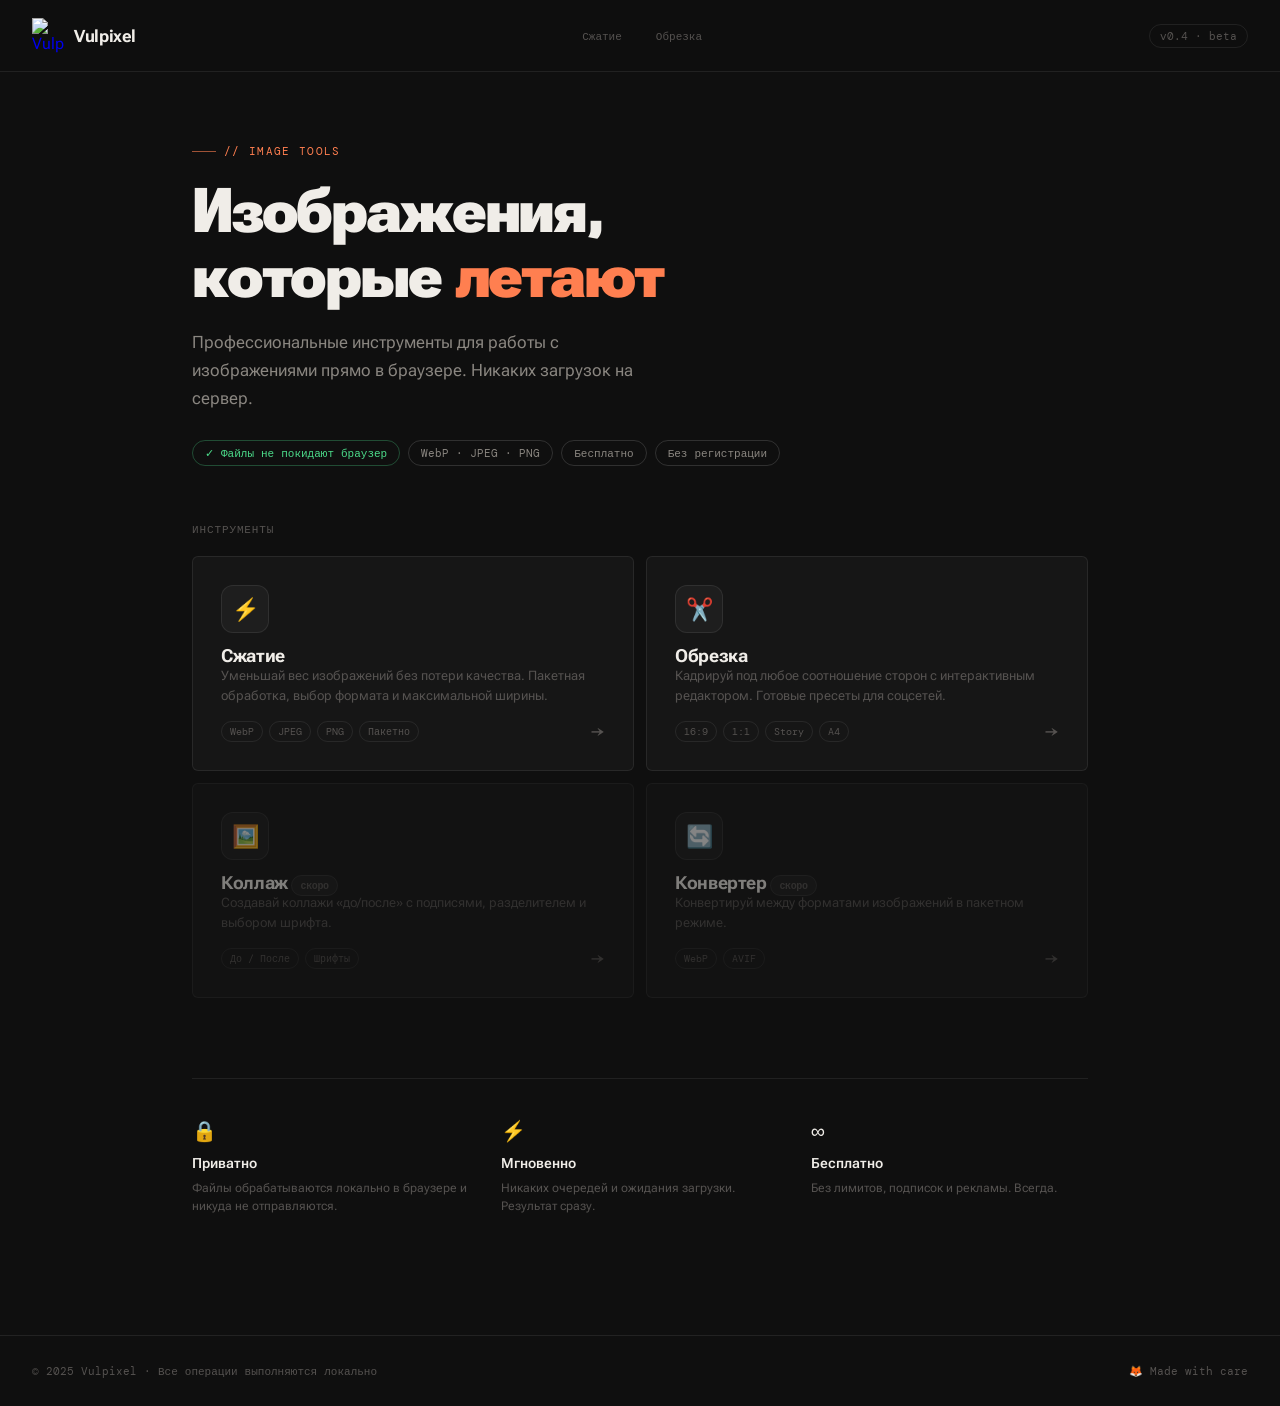
==== commit 94212eb0: "Rework" ====
--- a/index.html
+++ b/index.html
@@ -1,330 +1,382 @@
 <!DOCTYPE html>
 <html lang="ru">
 <head>
-<meta charset="UTF-8">
-<meta name="viewport" content="width=device-width, initial-scale=1.0">
-<title>Vulpixel — Сжатие и обрезка изображений</title>
-<meta name="description" content="Онлайн-инструмент для сжатия изображений без потери качества и обрезки под любое соотношение сторон.">
-<meta property="og:title" content="Vulpix — Сжатие и обрезка изображений">
-<meta property="og:description" content="Оптимизируйте изображения для web и email. Бесплатно, без регистрации, прямо в браузере.">
-<meta property="og:type" content="website">
-<meta name="theme-color" content="#0f0f0f">
-<link rel="icon" href="img/fox.png" type="image/png">
-<link rel="preconnect" href="https://fonts.googleapis.com">
-<link rel="preconnect" href="https://fonts.gstatic.com" crossorigin>
-<link rel="stylesheet" href="css/style.css">
-<link href="css/fonts.css" rel="stylesheet">
+  <meta charset="UTF-8">
+  <meta name="viewport" content="width=device-width, initial-scale=1.0">
+  <title>Vulpixel — Инструменты для изображений</title>
+  <meta name="description" content="Сжатие, обрезка и обработка изображений прямо в браузере. Бесплатно, без регистрации, приватно.">
+  <meta property="og:title" content="Vulpixel — Инструменты для изображений">
+  <meta property="og:description" content="Сжатие без потери качества, обрезка под любое соотношение сторон. Файлы не покидают браузер.">
+  <meta property="og:type" content="website">
+  <meta name="theme-color" content="#0f0f0f">
+  <link rel="icon" href="img/fox.png" type="image/png">
+  <link rel="preconnect" href="https://fonts.googleapis.com">
+  <link rel="preconnect" href="https://fonts.gstatic.com" crossorigin>
+  <link rel="stylesheet" href="css/base.css">
+  <style>
+    /* ─── HOME PAGE SPECIFIC ─── */
+    .page-wrap {
+      max-width: var(--max-w);
+      margin: 0 auto;
+      padding: 0 32px;
+    }
+
+    /* Hero */
+    .hero {
+      padding: 72px 0 56px;
+      animation: fadeUp .5s ease both;
+    }
+
+    .hero-eyebrow {
+      font-family: var(--mono);
+      font-size: 11px;
+      color: var(--accent);
+      letter-spacing: 0.12em;
+      text-transform: uppercase;
+      margin-bottom: 20px;
+      display: flex;
+      align-items: center;
+      gap: 8px;
+    }
+
+    .hero-eyebrow::before {
+      content: '';
+      display: block;
+      width: 24px;
+      height: 1px;
+      background: var(--accent);
+      opacity: 0.6;
+    }
+
+    .hero h1 {
+      font-size: clamp(36px, 6vw, 62px);
+      font-weight: 800;
+      line-height: 1.05;
+      letter-spacing: -0.035em;
+      color: var(--text);
+      max-width: 680px;
+    }
+
+    .hero h1 em {
+      font-style: normal;
+      color: var(--accent);
+    }
+
+    .hero-sub {
+      margin-top: 20px;
+      font-size: 17px;
+      color: var(--text2);
+      max-width: 480px;
+      line-height: 1.65;
+    }
+
+    .hero-pills {
+      display: flex;
+      flex-wrap: wrap;
+      gap: 8px;
+      margin-top: 28px;
+    }
+
+    /* Tools grid */
+    .tools-section {
+      padding: 0 0 80px;
+      animation: fadeUp .5s ease .1s both;
+    }
+
+    .section-label {
+      font-family: var(--mono);
+      font-size: 11px;
+      color: var(--text3);
+      letter-spacing: 0.08em;
+      text-transform: uppercase;
+      margin-bottom: 20px;
+    }
+
+    .tools-grid {
+      display: grid;
+      grid-template-columns: repeat(2, 1fr);
+      gap: 12px;
+    }
+
+    .tool-card {
+      background: var(--bg2);
+      border: 1px solid var(--border);
+      border-radius: var(--r2);
+      padding: 28px;
+      text-decoration: none;
+      color: var(--text);
+      transition: all .2s;
+      display: flex;
+      flex-direction: column;
+      gap: 12px;
+      position: relative;
+      overflow: hidden;
+    }
+
+    .tool-card::before {
+      content: '';
+      position: absolute;
+      inset: 0;
+      background: linear-gradient(135deg, rgba(255,127,80,0.04) 0%, transparent 60%);
+      opacity: 0;
+      transition: opacity .2s;
+    }
+
+    .tool-card:hover {
+      border-color: var(--border2);
+      transform: translateY(-2px);
+      box-shadow: 0 8px 32px rgba(0,0,0,0.3);
+    }
+
+    .tool-card:hover::before { opacity: 1; }
+
+    .tool-card:active { transform: translateY(0); }
+
+    .tool-icon {
+      width: 48px; height: 48px;
+      background: var(--bg3);
+      border: 1px solid var(--border);
+      border-radius: 12px;
+      display: flex;
+      align-items: center;
+      justify-content: center;
+      font-size: 22px;
+      flex-shrink: 0;
+      transition: border-color .2s;
+    }
+
+    .tool-card:hover .tool-icon {
+      border-color: rgba(255,127,80,0.3);
+    }
+
+    .tool-name {
+      font-size: 18px;
+      font-weight: 700;
+      letter-spacing: -0.02em;
+    }
+
+    .tool-desc {
+      font-size: 13px;
+      color: var(--text3);
+      line-height: 1.5;
+      flex: 1;
+    }
+
+    .tool-meta {
+      display: flex;
+      align-items: center;
+      justify-content: space-between;
+      margin-top: 4px;
+    }
+
+    .tool-tags {
+      display: flex;
+      gap: 6px;
+      flex-wrap: wrap;
+    }
+
+    .tag {
+      font-family: var(--mono);
+      font-size: 10px;
+      padding: 3px 8px;
+      border-radius: 20px;
+      border: 1px solid var(--border);
+      color: var(--text3);
+    }
+
+    .tool-arrow {
+      color: var(--text3);
+      font-size: 18px;
+      transition: transform .2s, color .2s;
+    }
+
+    .tool-card:hover .tool-arrow {
+      transform: translateX(3px);
+      color: var(--accent);
+    }
+
+    /* Coming soon card */
+    .tool-card.soon {
+      opacity: 0.5;
+      pointer-events: none;
+    }
+
+    .soon-badge {
+      font-family: var(--mono);
+      font-size: 10px;
+      padding: 3px 8px;
+      border-radius: 20px;
+      border: 1px solid var(--border);
+      color: var(--text3);
+      background: var(--bg3);
+    }
+
+    /* Features strip */
+    .features {
+      border-top: 1px solid var(--border);
+      padding: 40px 0;
+      display: grid;
+      grid-template-columns: repeat(3, 1fr);
+      gap: 32px;
+      animation: fadeUp .5s ease .2s both;
+    }
+
+    .feature-item {
+      display: flex;
+      flex-direction: column;
+      gap: 8px;
+    }
+
+    .feature-icon {
+      font-size: 20px;
+      margin-bottom: 4px;
+    }
+
+    .feature-title {
+      font-size: 14px;
+      font-weight: 600;
+    }
+
+    .feature-desc {
+      font-size: 12px;
+      color: var(--text3);
+      line-height: 1.5;
+    }
+
+    @media (max-width: 768px) {
+      .page-wrap { padding: 0 16px; }
+      .hero { padding: 48px 0 40px; }
+      .tools-grid { grid-template-columns: 1fr; }
+      .features { grid-template-columns: 1fr; gap: 20px; }
+      .tool-card { padding: 20px; }
+    }
+  </style>
 </head>
 <body>
 
 <header>
-  <a href="#" class="logo">
-    <img src="img/fox.png" alt="Vulpix Logo" style="height:auto;width:35px;">
+  <a href="/" class="logo">
+    <img src="img/fox.png" alt="Vulpixel">
     <span class="logo-name">Vulpixel</span>
   </a>
+  <nav class="header-nav">
+    <a href="/compress/" class="nav-link">Сжатие</a>
+    <a href="/crop/" class="nav-link">Обрезка</a>
+  </nav>
   <div class="header-badge">v0.4 · beta</div>
 </header>
 
-<main>
+<main class="page-wrap">
+
   <section class="hero">
-    <div class="hero-tag">// Image optimizer</div>
+    <div class="hero-eyebrow">// Image tools</div>
     <h1>Изображения,<br>которые <em>летают</em></h1>
-    <p class="hero-sub">Сжатие без потери качества и обрезка под любое соотношение сторон. Прямо в браузере.</p>
+    <p class="hero-sub">Профессиональные инструменты для работы с изображениями прямо в браузере. Никаких загрузок на сервер.</p>
     <div class="hero-pills">
       <div class="pill green">✓ Файлы не покидают браузер</div>
       <div class="pill">WebP · JPEG · PNG</div>
-      <div class="pill">Пакетная обработка</div>
-      <div class="pill">2K / 4K</div>
+      <div class="pill">Бесплатно</div>
+      <div class="pill">Без регистрации</div>
     </div>
   </section>
 
-  <div class="tabs-wrap">
-    <div class="tabs">
-      <button class="tab active" onclick="switchTab('compress')">Сжатие</button>
-      <button class="tab" onclick="switchTab('crop')">Обрезка</button>
-      <button class="tab" onclick="switchTab('collage')">Коллаж</button>
-    </div>
-
-    <!-- ══════════ COMPRESS PANEL ══════════ -->
-    <div id="panel-compress" class="panel active">
-
-      <div class="drop-zone" id="compDZ" onclick="document.getElementById('compInput').click()">
-        <input type="file" id="compInput" multiple accept="image/*" onchange="handleCompFiles(this.files)">
-        <div class="dz-icon">⬆</div>
-        <div class="dz-title">Перетащите изображения сюда</div>
-        <div class="dz-sub">или <span>выберите файлы</span> · PNG, JPG, WEBP</div>
+  <section class="tools-section">
+    <div class="section-label">Инструменты</div>
+    <div class="tools-grid">
+
+      <a href="/compress/" class="tool-card">
+        <div class="tool-icon">⚡</div>
+        <div>
+          <div class="tool-name">Сжатие</div>
+          <div class="tool-desc">Уменьшай вес изображений без потери качества. Пакетная обработка, выбор формата и максимальной ширины.</div>
+        </div>
+        <div class="tool-meta">
+          <div class="tool-tags">
+            <span class="tag">WebP</span>
+            <span class="tag">JPEG</span>
+            <span class="tag">PNG</span>
+            <span class="tag">Пакетно</span>
+          </div>
+          <span class="tool-arrow">→</span>
+        </div>
+      </a>
+
+      <a href="/crop/" class="tool-card">
+        <div class="tool-icon">✂️</div>
+        <div>
+          <div class="tool-name">Обрезка</div>
+          <div class="tool-desc">Кадрируй под любое соотношение сторон с интерактивным редактором. Готовые пресеты для соцсетей.</div>
+        </div>
+        <div class="tool-meta">
+          <div class="tool-tags">
+            <span class="tag">16:9</span>
+            <span class="tag">1:1</span>
+            <span class="tag">Story</span>
+            <span class="tag">A4</span>
+          </div>
+          <span class="tool-arrow">→</span>
+        </div>
+      </a>
+
+      <div class="tool-card soon">
+        <div class="tool-icon">🖼️</div>
+        <div>
+          <div class="tool-name">Коллаж <span class="soon-badge">скоро</span></div>
+          <div class="tool-desc">Создавай коллажи «до/после» с подписями, разделителем и выбором шрифта.</div>
+        </div>
+        <div class="tool-meta">
+          <div class="tool-tags">
+            <span class="tag">До / После</span>
+            <span class="tag">Шрифты</span>
+          </div>
+          <span class="tool-arrow">→</span>
+        </div>
       </div>
 
-      <div id="compFileList" class="file-list"></div>
-
-      <div id="compSettingsCard" class="settings-card hidden">
-        <div class="settings-grid">
-          <div>
-            <div class="field-label">Формат вывода</div>
-            <select id="compFormat">
-              <option value="webp">WebP — лучший для web</option>
-              <option value="jpeg">JPEG — универсальный</option>
-              <option value="png">PNG — без потерь</option>
-            </select>
+      <div class="tool-card soon">
+        <div class="tool-icon">🔄</div>
+        <div>
+          <div class="tool-name">Конвертер <span class="soon-badge">скоро</span></div>
+          <div class="tool-desc">Конвертируй между форматами изображений в пакетном режиме.</div>
+        </div>
+        <div class="tool-meta">
+          <div class="tool-tags">
+            <span class="tag">WebP</span>
+            <span class="tag">AVIF</span>
           </div>
-          <div>
-            <div class="field-label">Максимальная ширина</div>
-            <select id="compMaxW">
-              <option value="0">Без изменений</option>
-              <option value="3840">3840px (4K)</option>
-              <option value="2560">2560px (2K)</option>
-              <option value="1920">1920px (Full HD)</option>
-              <option value="1280" selected>1280px (HD)</option>
-              <option value="800">800px (email)</option>
-              <option value="600">600px (thumbnail)</option>
-            </select>
-          </div>
-        </div>
-
-        <div class="quality-wrap">
-          <div class="field-label">Качество</div>
-          <div class="quality-row">
-            <input type="range" id="compQuality" min="30" max="95" value="82"
-              oninput="document.getElementById('qualVal').textContent=this.value+'%'">
-            <div class="quality-val" id="qualVal">82%</div>
-          </div>
-          <div style="display:flex;justify-content:space-between;font-family:var(--mono);font-size:10px;color:var(--text3);margin-top:4px">
-            <span>Меньше размер</span><span>Лучше качество</span>
-          </div>
-        </div>
-
-        <div id="compProgWrap" class="prog-wrap hidden">
-          <div class="prog-label" id="compProgLabel">Обработка...</div>
-          <div class="prog-bar-bg"><div class="prog-bar" id="compProgBar"></div></div>
-        </div>
-
-        <div class="btn-row">
-          <button class="btn primary" id="compBtn" onclick="runCompress()">
-            <svg width="14" height="14" viewBox="0 0 14 14" fill="none"><path d="M7 1v8M4 6l3 3 3-3M2 11h10" stroke="currentColor" stroke-width="1.5" stroke-linecap="round" stroke-linejoin="round"/></svg>
-            Сжать все файлы
-          </button>
-          <button class="btn ghost" onclick="clearComp()">Очистить</button>
-        </div>
-
-        <div id="compResults"></div>
+          <span class="tool-arrow">→</span>
+        </div>
       </div>
-    </div>
-
-    <!-- ══════════ CROP PANEL ══════════ -->
-    <div id="panel-crop" class="panel">
-
-      <div class="drop-zone" id="cropDZ" onclick="document.getElementById('cropInput').click()">
-        <input type="file" id="cropInput" accept="image/*" onchange="handleCropFile(this.files[0])">
-        <div class="dz-icon">✂</div>
-        <div class="dz-title">Загрузите изображение для обрезки</div>
-        <div class="dz-sub">или <span>выберите файл</span> · PNG, JPG, WEBP</div>
-      </div>
-
-      <div id="cropEditor" class="hidden" style="margin-top:24px">
-
-        <div class="crop-meta" id="cropMeta"></div>
-
-        <div class="settings-card" style="margin-bottom:20px">
-          <div class="field-label" style="margin-bottom:10px">Готовые соотношения</div>
-          <div class="preset-grid" id="presetGrid"></div>
-
-          <div class="crop-ratio-row">
-            <div class="field-group">
-              <div class="field-label">Ширина</div>
-              <input type="number" id="ratioW" placeholder="16" min="1" oninput="applyCustomRatio()">
-            </div>
-            <div class="ratio-sep">:</div>
-            <div class="field-group">
-              <div class="field-label">Высота</div>
-              <input type="number" id="ratioH" placeholder="9" min="1" oninput="applyCustomRatio()">
-            </div>
-            <div class="field-group" style="max-width:140px">
-              <div class="field-label">Формат</div>
-              <select id="cropFormat">
-                <option value="webp">WebP</option>
-                <option value="jpeg">JPEG</option>
-                <option value="png">PNG</option>
-              </select>
-            </div>
-          </div>
-        </div>
-
-        <div class="canvas-outer" id="canvasOuter">
-          <canvas id="cropCanvas"></canvas>
-        </div>
-
-        <div class="crop-size-info" id="cropSzInfo"></div>
-
-        <div class="btn-row">
-          <button class="btn primary" onclick="downloadCrop()">
-            <svg width="14" height="14" viewBox="0 0 14 14" fill="none"><path d="M7 1v8M4 6l3 3 3-3M2 11h10" stroke="currentColor" stroke-width="1.5" stroke-linecap="round" stroke-linejoin="round"/></svg>
-            Скачать кроп
-          </button>
-          <button class="btn" onclick="resetCrop()">Сбросить</button>
-          <button class="btn ghost" onclick="document.getElementById('cropInput').click()">Другой файл</button>
-        </div>
-      </div>
-    </div>
-
-    <!-- ══════════ COLLAGE PANEL ══════════ -->
-    <div id="panel-collage" class="panel">
-
-      <div class="collage-slots">
-        <div class="collage-slot" id="slotA" onclick="document.getElementById('collageInputA').click()">
-          <input type="file" id="collageInputA" accept="image/*" onchange="handleCollageFile('A', this.files[0])">
-          <div class="slot-empty" id="slotAEmpty">
-            <div class="dz-icon">⬆</div>
-            <div class="dz-title">До</div>
-            <div class="dz-sub">или <span>выберите файл</span></div>
-          </div>
-          <img id="slotAImg" class="slot-preview hidden" alt="До">
-          <button class="slot-clear hidden" id="slotAClear" >×</button>
-        </div>
-
-        <div class="collage-slot" id="slotB" onclick="document.getElementById('collageInputB').click()">
-          <input type="file" id="collageInputB" accept="image/*" onchange="handleCollageFile('B', this.files[0])">
-          <div class="slot-empty" id="slotBEmpty">
-            <div class="dz-icon">⬆</div>
-            <div class="dz-title">После</div>
-            <div class="dz-sub">или <span>выберите файл</span></div>
-          </div>
-          <img id="slotBImg" class="slot-preview hidden" alt="После">
-          <button class="slot-clear hidden" id="slotBClear" >×</button>
-        </div>
-      </div>
-
-      <div id="collageSettings" class="settings-card hidden" style="margin-top:20px">
-
-        <div class="settings-grid">
-          <div>
-            <div class="field-label">Ориентация</div>
-            <select id="collageDir" onchange="renderCollage()">
-              <option value="horizontal">Горизонтально (лево / право)</option>
-              <option value="vertical">Вертикально (верх / низ)</option>
-            </select>
-          </div>
-          <div>
-            <div class="field-label">Формат вывода</div>
-            <select id="collageFormat">
-              <option value="jpeg">JPEG</option>
-              <option value="webp">WebP</option>
-              <option value="png">PNG</option>
-            </select>
-          </div>
-        </div>
-
-        <div class="settings-grid" style="margin-bottom:20px">
-          <div>
-            <div class="field-label">Толщина разделителя</div>
-            <div class="quality-row">
-              <input type="range" id="dividerSize" min="0" max="60" value="6"
-                oninput="document.getElementById('dividerSizeVal').textContent=this.value+'px'; renderCollage()">
-              <div class="quality-val" id="dividerSizeVal">6px</div>
-            </div>
-          </div>
-          <div>
-            <div class="field-label">Цвет разделителя</div>
-            <div class="color-row">
-              <input type="color" id="dividerColor" value="#ffffff" oninput="renderCollage()">
-              <div class="color-presets">
-                <button class="color-dot" style="background:#ffffff" onclick="setDividerColor('#ffffff')"></button>
-                <button class="color-dot" style="background:#000000" onclick="setDividerColor('#000000')"></button>
-                <button class="color-dot" style="background:#FF7F50" onclick="setDividerColor('#FF7F50')"></button>
-                <button class="color-dot" style="background:#4cdb8a" onclick="setDividerColor('#4cdb8a')"></button>
-                <button class="color-dot" style="background:#888888" onclick="setDividerColor('#888888')"></button>
-              </div>
-            </div>
-          </div>
-        </div>
-
-        <div class="field-label" style="margin-bottom:12px">Подписи</div>
-        <div class="labels-grid">
-          <div class="label-group">
-            <div class="field-label" style="margin-bottom:6px">Текст «До»</div>
-            <input type="text" id="labelA" value="До" oninput="renderCollage()" placeholder="До">
-          </div>
-          <div class="label-group">
-            <div class="field-label" style="margin-bottom:6px">Текст «После»</div>
-            <input type="text" id="labelB" value="После" oninput="renderCollage()" placeholder="После">
-          </div>
-          <div class="label-group">
-            <div class="field-label" style="margin-bottom:6px">Размер текста</div>
-            <div class="quality-row">
-              <input type="range" id="labelSize" min="1" max="10" step="0.1" value="5"
-                oninput="document.getElementById('labelSizeVal').textContent=Math.round(this.value*10.8)+'px'; renderCollage()">
-              <div class="quality-val" id="labelSizeVal">54px</div>
-            </div>
-          </div>
-          <div class="label-group">
-            <div class="field-label" style="margin-bottom:6px">Шрифт</div>
-            <select id="labelFont" onchange="renderCollage()" style="font-size:14px">
-              <option value="Roboto Flex">Roboto — нейтральный</option>
-              <option value="Montserrat">Montserrat — современный</option>
-              <option value="Oswald">Oswald — узкий, жёсткий</option>
-              <option value="Bebas Neue">Bebas Neue — капс, кино</option>
-              <option value="Teko">Teko — технологичный</option>
-              <option value="Raleway">Raleway — элегантный</option>
-              <option value="Unbounded">Unbounded — широкий</option>
-              <option value="Nunito">Nunito — мягкий, круглый</option>
-              <option value="Playfair Display">Playfair Display — классика</option>
-              <option value="PT Serif">PT Serif — газетный</option>
-              <option value="Lobster">Lobster — рукописный</option>
-            </select>
-          </div>
-          <div class="label-group">
-            <div class="field-label" style="margin-bottom:6px">Цвет текста</div>
-            <div class="color-row">
-              <input type="color" id="labelColor" value="#ffffff" oninput="renderCollage()">
-              <div class="color-presets">
-                <button class="color-dot" style="background:#ffffff" onclick="setLabelColor('#ffffff')"></button>
-                <button class="color-dot" style="background:#000000" onclick="setLabelColor('#000000')"></button>
-                <button class="color-dot" style="background:#FF7F50" onclick="setLabelColor('#FF7F50')"></button>
-              </div>
-            </div>
-          </div>
-          <div class="label-group">
-            <div class="field-label" style="margin-bottom:6px">Позиция</div>
-            <select id="labelPos" onchange="renderCollage()">
-              <option value="bottom-left">Снизу слева</option>
-              <option value="bottom-center">Снизу по центру</option>
-              <option value="top-left">Сверху слева</option>
-              <option value="top-center">Сверху по центру</option>
-            </select>
-          </div>
-          <div class="label-group" style="display:flex;align-items:flex-start;padding-bottom:2px">
-            <label class="toggle-row">
-              <input type="checkbox" id="labelShadow" checked onchange="renderCollage()">
-              <span class="field-label" style="margin:0;cursor:pointer">Тень у текста</span>
-            </label>
-          </div>
-        </div>
-
-        <div class="collage-preview-wrap">
-          <canvas id="collageCanvas"></canvas>
-        </div>
-
-        <div class="btn-row" style="margin-top:16px">
-          <button class="btn primary" onclick="downloadCollage()">
-            <svg width="14" height="14" viewBox="0 0 14 14" fill="none"><path d="M7 1v8M4 6l3 3 3-3M2 11h10" stroke="currentColor" stroke-width="1.5" stroke-linecap="round" stroke-linejoin="round"/></svg>
-            Скачать коллаж
-          </button>
-          <button class="btn ghost" onclick="clearCollage()">Очистить всё</button>
-        </div>
-      </div>
+
+    </div>
+  </section>
+
+  <div class="features">
+    <div class="feature-item">
+      <div class="feature-icon">🔒</div>
+      <div class="feature-title">Приватно</div>
+      <div class="feature-desc">Файлы обрабатываются локально в браузере и никуда не отправляются.</div>
+    </div>
+    <div class="feature-item">
+      <div class="feature-icon">⚡</div>
+      <div class="feature-title">Мгновенно</div>
+      <div class="feature-desc">Никаких очередей и ожидания загрузки. Результат сразу.</div>
+    </div>
+    <div class="feature-item">
+      <div class="feature-icon">∞</div>
+      <div class="feature-title">Бесплатно</div>
+      <div class="feature-desc">Без лимитов, подписок и рекламы. Всегда.</div>
     </div>
   </div>
+
 </main>
 
 <footer>
-  <div class="footer-left">© 2025 Vulpix · Все операции выполняются локально в вашем браузере</div>
+  <div class="footer-left">© 2025 Vulpixel · Все операции выполняются локально</div>
   <div class="footer-right">
-    <span>🔒 Приватно</span>
-    <span>⚡ Быстро</span>
-    <span>∞ Бесплатно</span>
+    <span>🦊 Made with care</span>
   </div>
 </footer>
 
-<canvas id="offscreen" style="display:none"></canvas>
-<script src="js/app.js"></script>
 </body>
 </html>
--- a/css/base.css
+++ b/css/base.css
@@ -0,0 +1,363 @@
+/* ─── FONTS ─── */
+@import url('https://fonts.googleapis.com/css2?family=DM+Mono:wght@400;500&display=swap');
+@import url('https://fonts.googleapis.com/css2?family=Roboto+Flex:opsz,wght@8..144,100..1000&display=swap');
+
+/* ─── TOKENS ─── */
+:root {
+  --bg:      #0f0f0f;
+  --bg2:     #161616;
+  --bg3:     #1e1e1e;
+  --bg4:     #252525;
+  --border:  rgba(255,255,255,0.08);
+  --border2: rgba(255,255,255,0.14);
+  --text:    #f0ede8;
+  --text2:   #8a8680;
+  --text3:   #555250;
+  --accent:  #FF7F50;
+  --accent2: #cc6030;
+  --red:     #ff5c5c;
+  --green:   #4cdb8a;
+  --mono:    'DM Mono', monospace;
+  --sans:    "Roboto Flex", sans-serif;
+  --r:       10px;
+  --r2:      6px;
+  --max-w:   960px;
+}
+
+/* ─── RESET ─── */
+*, *::before, *::after {
+  box-sizing: border-box;
+  margin: 0;
+  padding: 0;
+}
+
+html { scroll-behavior: smooth; }
+
+body {
+  background: var(--bg);
+  color: var(--text);
+  font-family: var(--sans);
+  min-height: 100vh;
+  -webkit-font-smoothing: antialiased;
+  -moz-osx-font-smoothing: grayscale;
+}
+
+/* ─── HEADER ─── */
+header {
+  display: flex;
+  align-items: center;
+  justify-content: space-between;
+  padding: 18px 32px;
+  border-bottom: 1px solid var(--border);
+  position: sticky;
+  top: 0;
+  background: rgba(15,15,15,0.92);
+  backdrop-filter: blur(16px);
+  -webkit-backdrop-filter: blur(16px);
+  z-index: 100;
+}
+
+.logo {
+  display: flex;
+  align-items: center;
+  gap: 10px;
+  text-decoration: none;
+}
+
+.logo img { width: 32px; height: auto; }
+
+.logo-name {
+  font-size: 17px;
+  font-weight: 700;
+  color: var(--text);
+  letter-spacing: -0.02em;
+}
+
+.header-nav {
+  display: flex;
+  align-items: center;
+  gap: 4px;
+}
+
+.nav-link {
+  font-family: var(--mono);
+  font-size: 11px;
+  color: var(--text3);
+  text-decoration: none;
+  padding: 6px 14px;
+  border-radius: 20px;
+  border: 1px solid transparent;
+  transition: all .15s;
+  white-space: nowrap;
+}
+
+.nav-link:hover { color: var(--text2); background: var(--bg3); }
+
+.nav-link.active {
+  color: var(--accent);
+  border-color: rgba(255,127,80,0.25);
+  background: rgba(255,127,80,0.06);
+}
+
+.header-badge {
+  font-family: var(--mono);
+  font-size: 11px;
+  color: var(--text3);
+  border: 1px solid var(--border);
+  padding: 4px 10px;
+  border-radius: 20px;
+}
+
+/* ─── FOOTER ─── */
+footer {
+  border-top: 1px solid var(--border);
+  padding: 28px 32px;
+  margin-top: 80px;
+  display: flex;
+  justify-content: space-between;
+  align-items: center;
+  flex-wrap: wrap;
+  gap: 12px;
+}
+
+.footer-left {
+  font-family: var(--mono);
+  font-size: 11px;
+  color: var(--text3);
+}
+
+.footer-right {
+  font-family: var(--mono);
+  font-size: 11px;
+  color: var(--text3);
+  display: flex;
+  gap: 16px;
+}
+
+/* ─── COMMON COMPONENTS ─── */
+
+/* Drop zone */
+.drop-zone {
+  border: 1px dashed var(--border2);
+  border-radius: var(--r2);
+  padding: 56px 32px;
+  text-align: center;
+  cursor: pointer;
+  transition: all .2s;
+  background: var(--bg2);
+  position: relative;
+}
+
+.drop-zone input[type=file] { display: none; }
+
+.drop-zone:hover,
+.drop-zone.drag {
+  border-color: var(--accent);
+  background: rgba(255,127,80,0.04);
+}
+
+.dz-icon {
+  width: 52px; height: 52px;
+  background: var(--bg3);
+  border-radius: 14px;
+  border: 1px solid var(--border);
+  display: flex;
+  align-items: center;
+  justify-content: center;
+  margin: 0 auto 16px;
+  font-size: 22px;
+}
+
+.dz-title { font-size: 16px; font-weight: 600; color: var(--text); margin-bottom: 6px; }
+.dz-sub   { font-size: 13px; color: var(--text3); }
+.dz-sub span { color: var(--accent); text-decoration: underline; text-underline-offset: 3px; }
+
+/* Settings card */
+.settings-card {
+  background: var(--bg2);
+  border: 1px solid var(--border);
+  border-radius: var(--r2);
+  padding: 24px;
+  margin-top: 20px;
+}
+
+.settings-grid {
+  display: grid;
+  grid-template-columns: 1fr 1fr;
+  gap: 16px;
+  margin-bottom: 20px;
+}
+
+.field-label {
+  font-family: var(--mono);
+  font-size: 11px;
+  color: var(--text3);
+  text-transform: uppercase;
+  letter-spacing: 0.06em;
+  margin-bottom: 8px;
+}
+
+/* Form inputs */
+select, input[type=number], input[type=text] {
+  width: 100%;
+  height: 40px;
+  padding: 0 12px;
+  background: var(--bg3);
+  border: 1px solid var(--border);
+  border-radius: var(--r);
+  color: var(--text);
+  font-family: var(--sans);
+  font-size: 15px;
+  outline: none;
+  transition: border-color .15s;
+  appearance: none;
+  -webkit-appearance: none;
+}
+
+select {
+  background-image: url("data:image/svg+xml,%3Csvg xmlns='http://www.w3.org/2000/svg' width='12' height='8' viewBox='0 0 12 8'%3E%3Cpath d='M1 1l5 5 5-5' stroke='%23555250' stroke-width='1.5' fill='none' stroke-linecap='round'/%3E%3C/svg%3E");
+  background-repeat: no-repeat;
+  background-position: right 12px center;
+  padding-right: 32px;
+}
+
+select:focus, input:focus { border-color: var(--border2); }
+select option { background: var(--bg3); }
+
+/* Range slider */
+input[type=range] {
+  flex: 1;
+  -webkit-appearance: none;
+  appearance: none;
+  height: 4px;
+  background: var(--bg4);
+  border-radius: 2px;
+  outline: none;
+}
+
+input[type=range]::-webkit-slider-thumb {
+  -webkit-appearance: none;
+  width: 18px; height: 18px;
+  background: var(--accent);
+  border-radius: 50%;
+  cursor: pointer;
+  transition: transform .1s;
+}
+input[type=range]::-webkit-slider-thumb:hover { transform: scale(1.15); }
+input[type=range]::-moz-range-thumb {
+  width: 18px; height: 18px;
+  background: var(--accent);
+  border-radius: 50%;
+  border: none;
+  cursor: pointer;
+}
+
+.quality-row { display: flex; align-items: center; gap: 12px; margin-top: 8px; }
+.quality-val {
+  font-family: var(--mono);
+  font-size: 14px;
+  font-weight: 500;
+  color: var(--accent);
+  min-width: 44px;
+  text-align: right;
+}
+
+/* Buttons */
+.btn {
+  display: inline-flex;
+  align-items: center;
+  justify-content: center;
+  gap: 7px;
+  padding: 0 20px;
+  height: 42px;
+  border-radius: var(--r);
+  font-family: var(--sans);
+  font-size: 14px;
+  font-weight: 500;
+  cursor: pointer;
+  transition: all .15s;
+  text-decoration: none;
+  border: 1px solid var(--border2);
+  background: none;
+  color: var(--text);
+  white-space: nowrap;
+  user-select: none;
+}
+
+.btn:hover  { background: var(--bg3); }
+.btn:active { transform: scale(0.98); }
+
+.btn.primary { background: var(--accent); color: var(--bg); border-color: var(--accent); }
+.btn.primary:hover { background: var(--accent2); border-color: var(--accent2); }
+
+.btn.ghost { border-color: transparent; color: var(--text3); }
+.btn.ghost:hover { color: var(--text); background: var(--bg3); }
+
+.btn.sm { height: 34px; padding: 0 14px; font-size: 13px; }
+
+.btn:disabled { opacity: 0.35; pointer-events: none; }
+
+.btn-row { display: flex; gap: 8px; flex-wrap: wrap; }
+
+/* Progress */
+.prog-wrap { margin: 16px 0; }
+.prog-bar-bg { height: 3px; background: var(--bg4); border-radius: 2px; overflow: hidden; }
+.prog-bar { height: 100%; background: var(--accent); border-radius: 2px; width: 0; transition: width .2s; }
+.prog-label { font-family: var(--mono); font-size: 11px; color: var(--text3); margin-bottom: 6px; }
+
+/* Pill tags */
+.pill {
+  font-family: var(--mono);
+  font-size: 11px;
+  padding: 5px 12px;
+  border-radius: 20px;
+  border: 1px solid var(--border2);
+  color: var(--text2);
+}
+.pill.green { border-color: rgba(76,219,138,0.3); color: var(--green); }
+
+/* Animations */
+@keyframes slideIn {
+  from { opacity: 0; transform: translateY(6px); }
+  to   { opacity: 1; transform: none; }
+}
+@keyframes fadeUp {
+  from { opacity: 0; transform: translateY(20px); }
+  to   { opacity: 1; transform: none; }
+}
+@keyframes spin {
+  to { transform: rotate(360deg); }
+}
+
+/* Utils */
+.hidden { display: none !important; }
+.mt8  { margin-top: 8px; }
+.mt16 { margin-top: 16px; }
+.mt24 { margin-top: 24px; }
+
+/* Scrollbar */
+::-webkit-scrollbar { width: 6px; }
+::-webkit-scrollbar-track { background: var(--bg); }
+::-webkit-scrollbar-thumb { background: var(--bg4); border-radius: 3px; }
+::-webkit-scrollbar-thumb:hover { background: var(--bg3); }
+
+/* ─── MOBILE ─── */
+@media (max-width: 768px) {
+  header { padding: 14px 16px; }
+  .header-badge { display: none; }
+  .nav-link { padding: 5px 10px; font-size: 10px; }
+  footer { padding: 24px 16px; flex-direction: column; text-align: center; gap: 8px; }
+  .footer-right { justify-content: center; }
+  .settings-grid { grid-template-columns: 1fr; }
+  .settings-card { padding: 16px; }
+  .btn-row { flex-direction: column; }
+  .btn-row .btn { width: 100%; }
+  .drop-zone { padding: 40px 20px; }
+}
+
+@media (prefers-reduced-motion: reduce) {
+  *, *::before, *::after {
+    animation-duration: 0.01ms !important;
+    transition-duration: 0.01ms !important;
+  }
+}
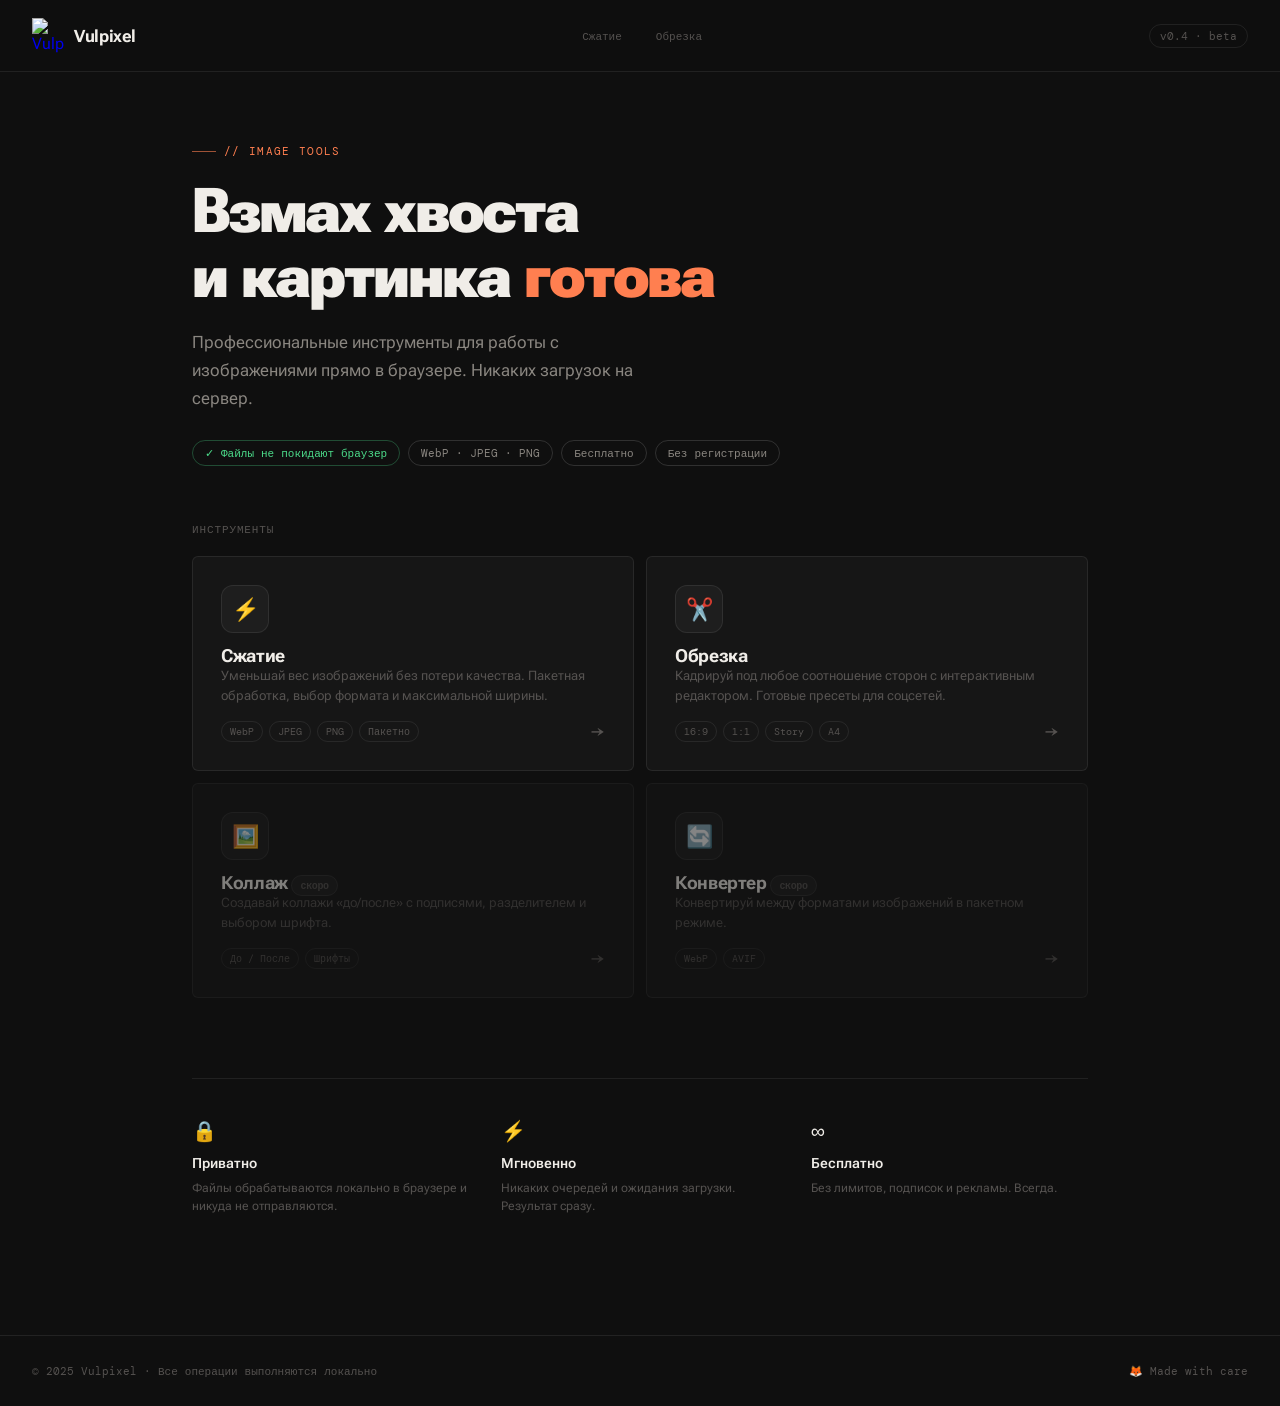
==== commit e25250b8: "change text" ====
--- a/index.html
+++ b/index.html
@@ -270,7 +270,7 @@
 
   <section class="hero">
     <div class="hero-eyebrow">// Image tools</div>
-    <h1>Изображения,<br>которые <em>летают</em></h1>
+    <h1>Взмах хвоста<br>и картинка <em>готова</em></h1>
     <p class="hero-sub">Профессиональные инструменты для работы с изображениями прямо в браузере. Никаких загрузок на сервер.</p>
     <div class="hero-pills">
       <div class="pill green">✓ Файлы не покидают браузер</div>
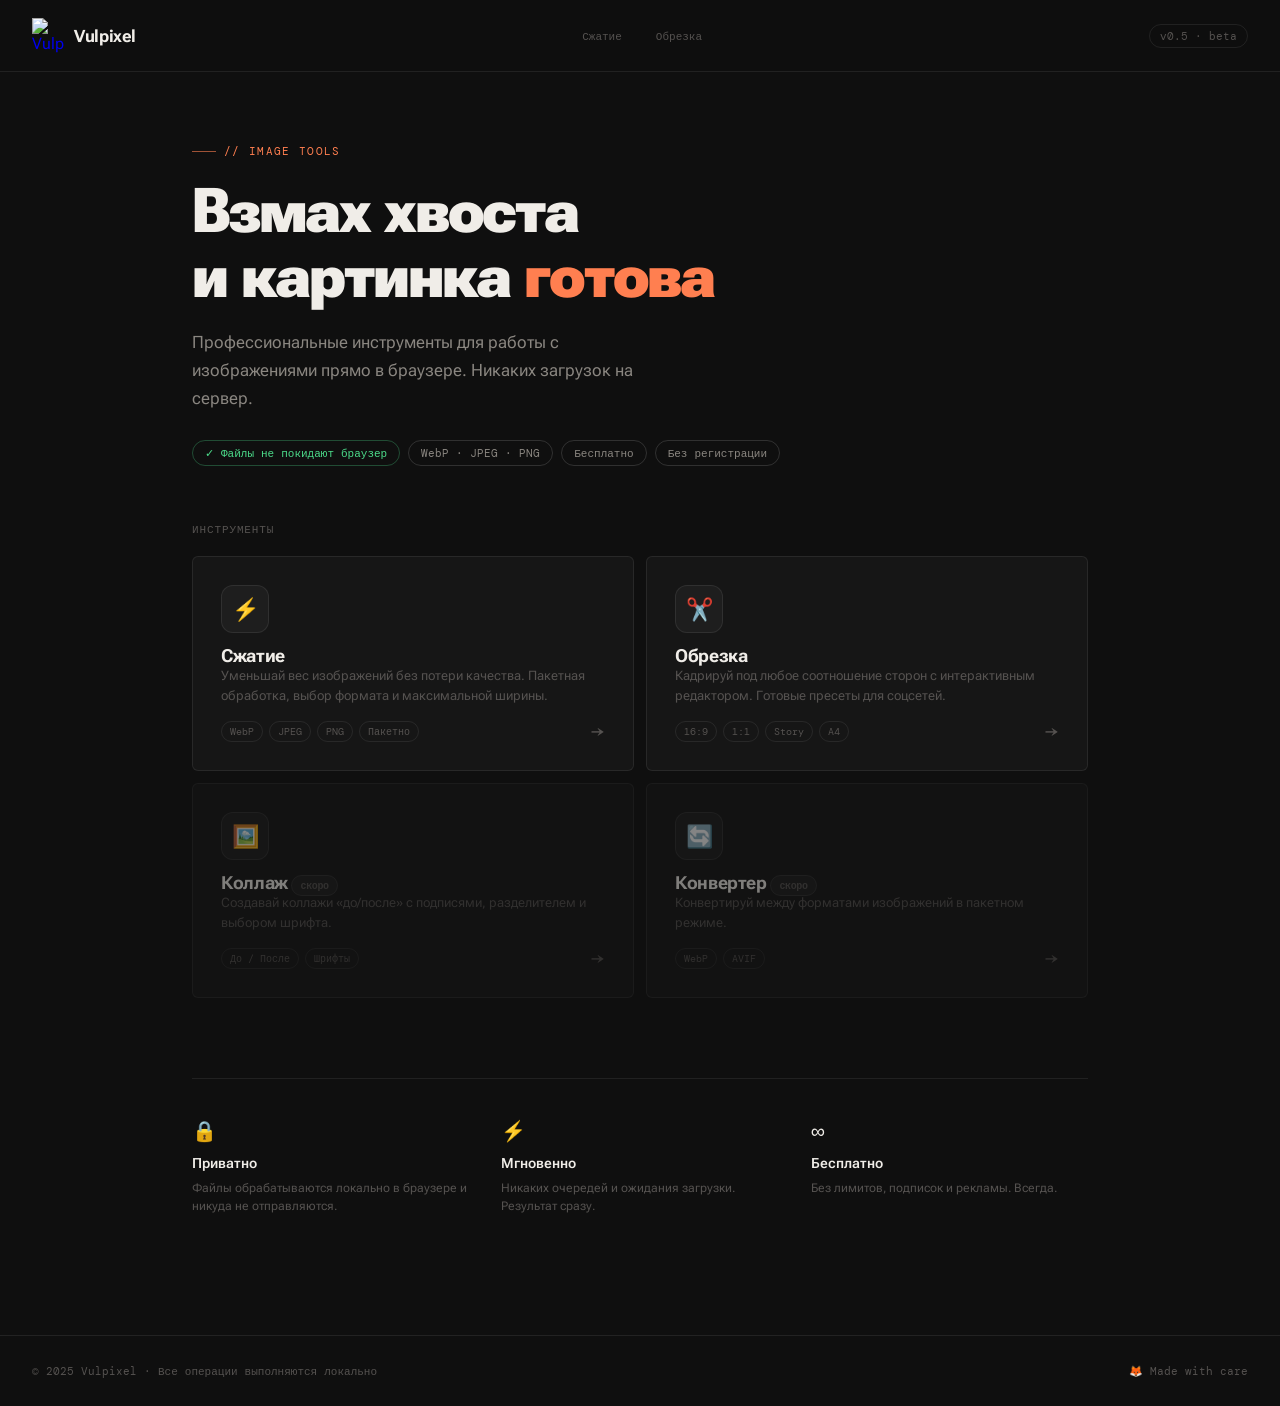
==== commit cfbec112: "Update index.html" ====
--- a/index.html
+++ b/index.html
@@ -263,7 +263,7 @@
     <a href="/compress/" class="nav-link">Сжатие</a>
     <a href="/crop/" class="nav-link">Обрезка</a>
   </nav>
-  <div class="header-badge">v0.4 · beta</div>
+  <div class="header-badge">v0.5 · beta</div>
 </header>
 
 <main class="page-wrap">
